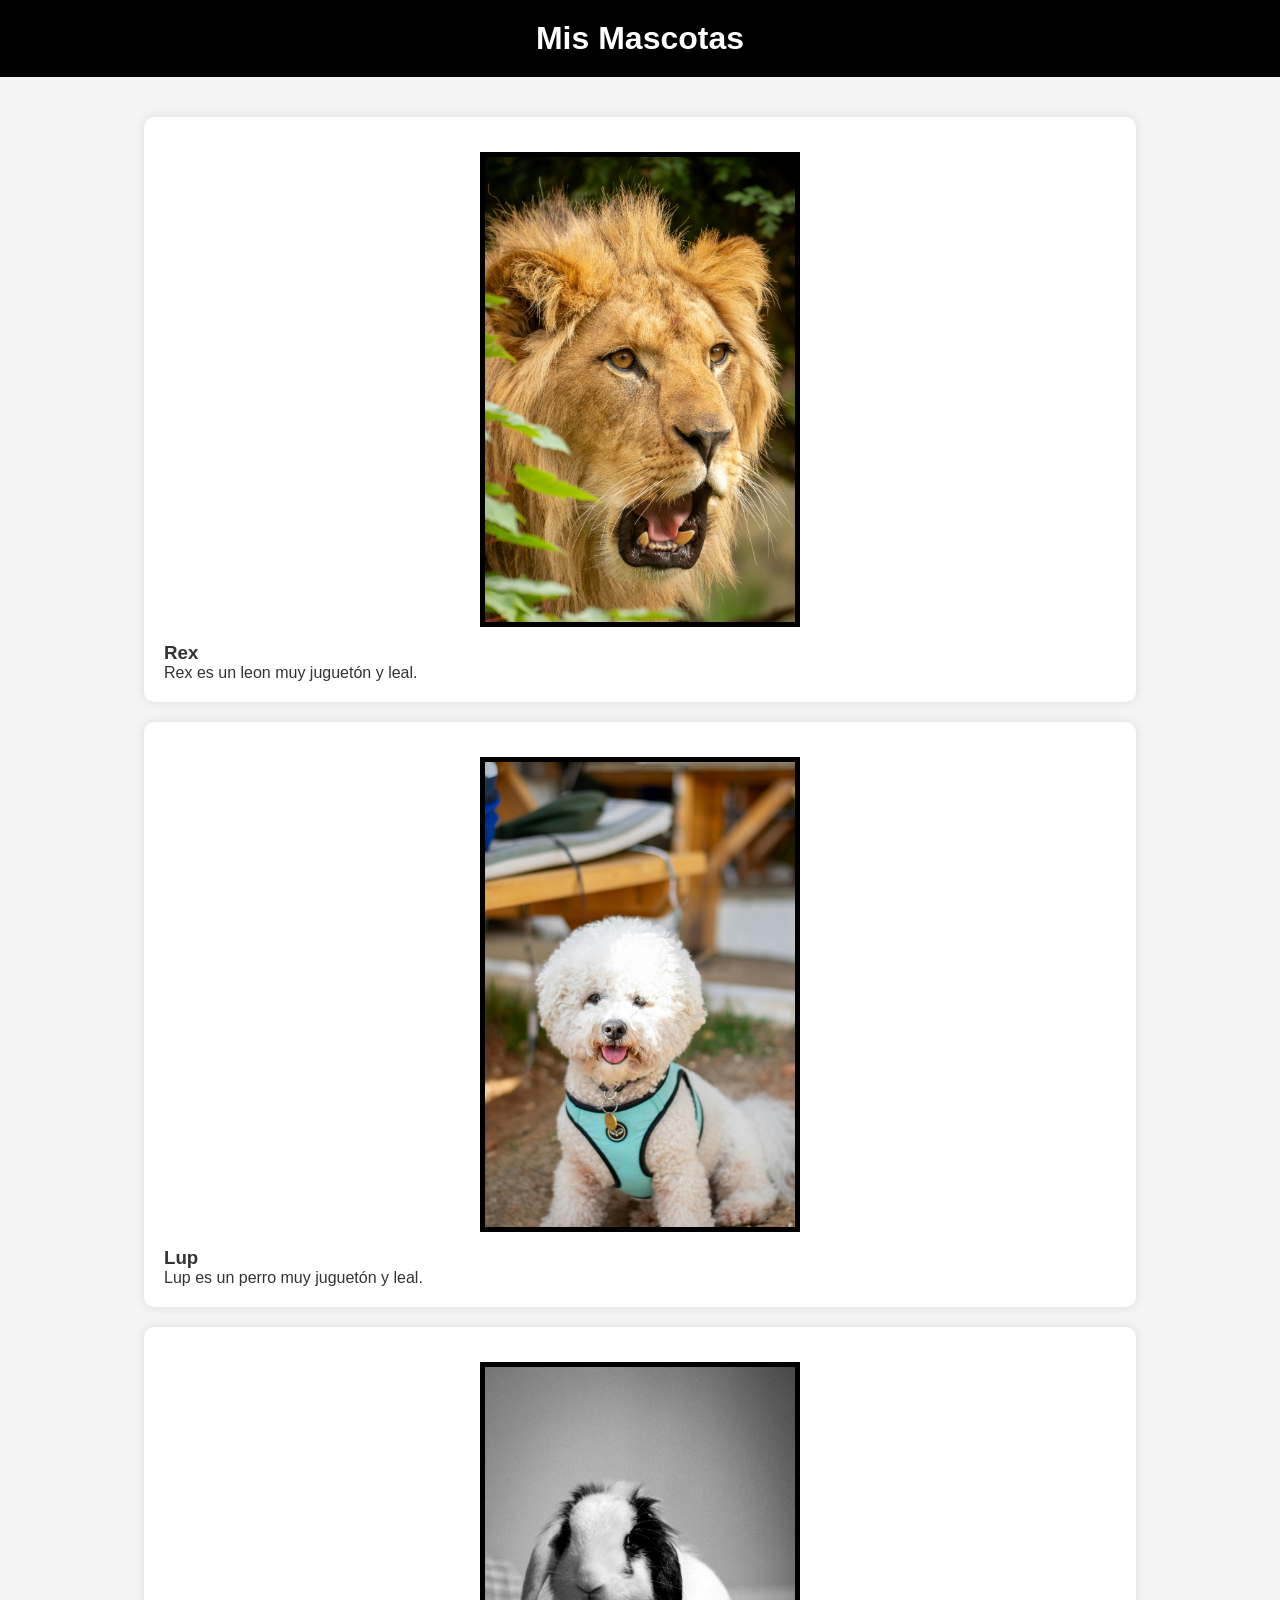
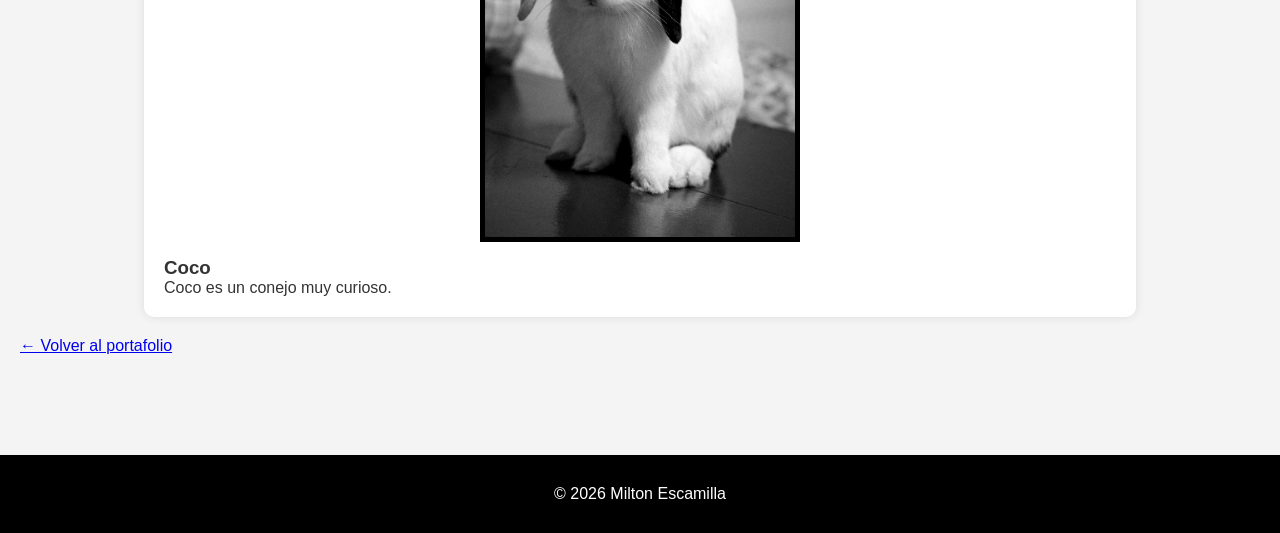
==== views/mascotas.html @ 235ab1b9 "primer commit" ====
<!DOCTYPE html>
<html lang="es">

<head>
    <meta charset="UTF-8">
    <meta name="viewport" content="width=device-width, initial-scale=1.0">
    <title>Mis Mascotas</title>
    <link rel="stylesheet" href="../css/styles.css">
</head>

<body>

    <header>
        <h1>Mis Mascotas</h1>
    </header>

    <main>

        <!-- Mascota 1 -->
        <section>
            <article>
                <img src="../public/img/leon.jpg" alt="Leon">
                <h3>Rex</h3>
                <p>Rex es un leon muy juguetón y leal.</p>
            </article>
        </section>

        <!-- Mascota 2 -->
        <section>
            <article>
                <img src="../public/img/perro.jpg" alt="Perro">
                <h3>Lup</h3>
                <p>Lup es un perro muy juguetón y leal.</p>
            </article>
        </section>

        <!-- Mascota 3 -->
        <section>
            <article>
                <img src="../public/img/cone.jpg" alt="Conejo">
                <h3>Coco</h3>
                <p>Coco es un conejo muy curioso.</p>
            </article>
        </section>

        <!-- Enlace de regreso -->
        <a href="../index.html">← Volver al portafolio</a>

    </main>

    <footer>
        <p>© 2026 Milton Escamilla</p>
    </footer>

</body>

</html>
---- css/styles.css ----
/* Reset básico */
* {
    margin: 0;
    padding: 0;
    box-sizing: border-box;
}

/* Cuerpo */
body {
    font-family: Arial, sans-serif;
    background-color: #f4f4f4;
    color: #333;
}

/* Header */
header {
    background-color: #000;
    color: #fff;
    padding: 20px;
    text-align: center;
}

/* Navegación */
nav ul {
    list-style: none;
    display: flex;
    justify-content: center;
    gap: 20px;
    margin-top: 10px;
}

nav ul li a {
    color: #000000;
    text-decoration: none;
    font-weight: bold;
}

/* Hover en enlaces */
nav ul li a:hover {
    color: #631c1c;
}

/* Main y secciones */
main {
    padding: 20px;
}
img{
    
    width: 320px;
    height: auto;
    display: block;
    margin: 15px auto;
    border: 5px solid #000000; 
    

}
section {
    background: #fff;
    padding: 20px;
    margin: 20px auto;
    width: 80%;
    border-radius: 10px;
    /* Sombra en secciones */
    box-shadow: 0px 0px 10px rgba(0, 0, 0, 0.1);
}

section h2 {
    margin-bottom: 10px;
}

/* Listas */
ul {
    list-style: none;
    padding: 0;
}

ul li {
    margin: 8px 0;
    padding: 10px;
    background: #eee;
    border-radius: 5px;
}

ul li a {
    color: #333;
    text-decoration: none;
}

/* Hover en enlaces de proyectos */
ul li a:hover {
    color: #000;
    text-decoration: underline;
}

/* Formulario */
form {
    display: flex;
    flex-direction: column;
    gap: 10px;
    margin-top: 10px;
}

form input {
    padding: 10px;
    border: 1px solid #ccc;
    border-radius: 5px;
    font-size: 1rem;
}

form button {
    padding: 10px;
    background-color: #000;
    color: #fff;
    border: none;
    border-radius: 5px;
    cursor: pointer;
}

form button:hover {
    background-color: #333;
}

/* Footer */
footer {
    background-color: #000;
    color: #fff;
    text-align: center;
    padding: 30px;
    margin-top: 80px;
}

/* Responsive */
@media (max-width: 600px) {
    section {
        width: 85%;
    }

    nav ul {
        flex-direction: column;
        align-items: center;
    }
}
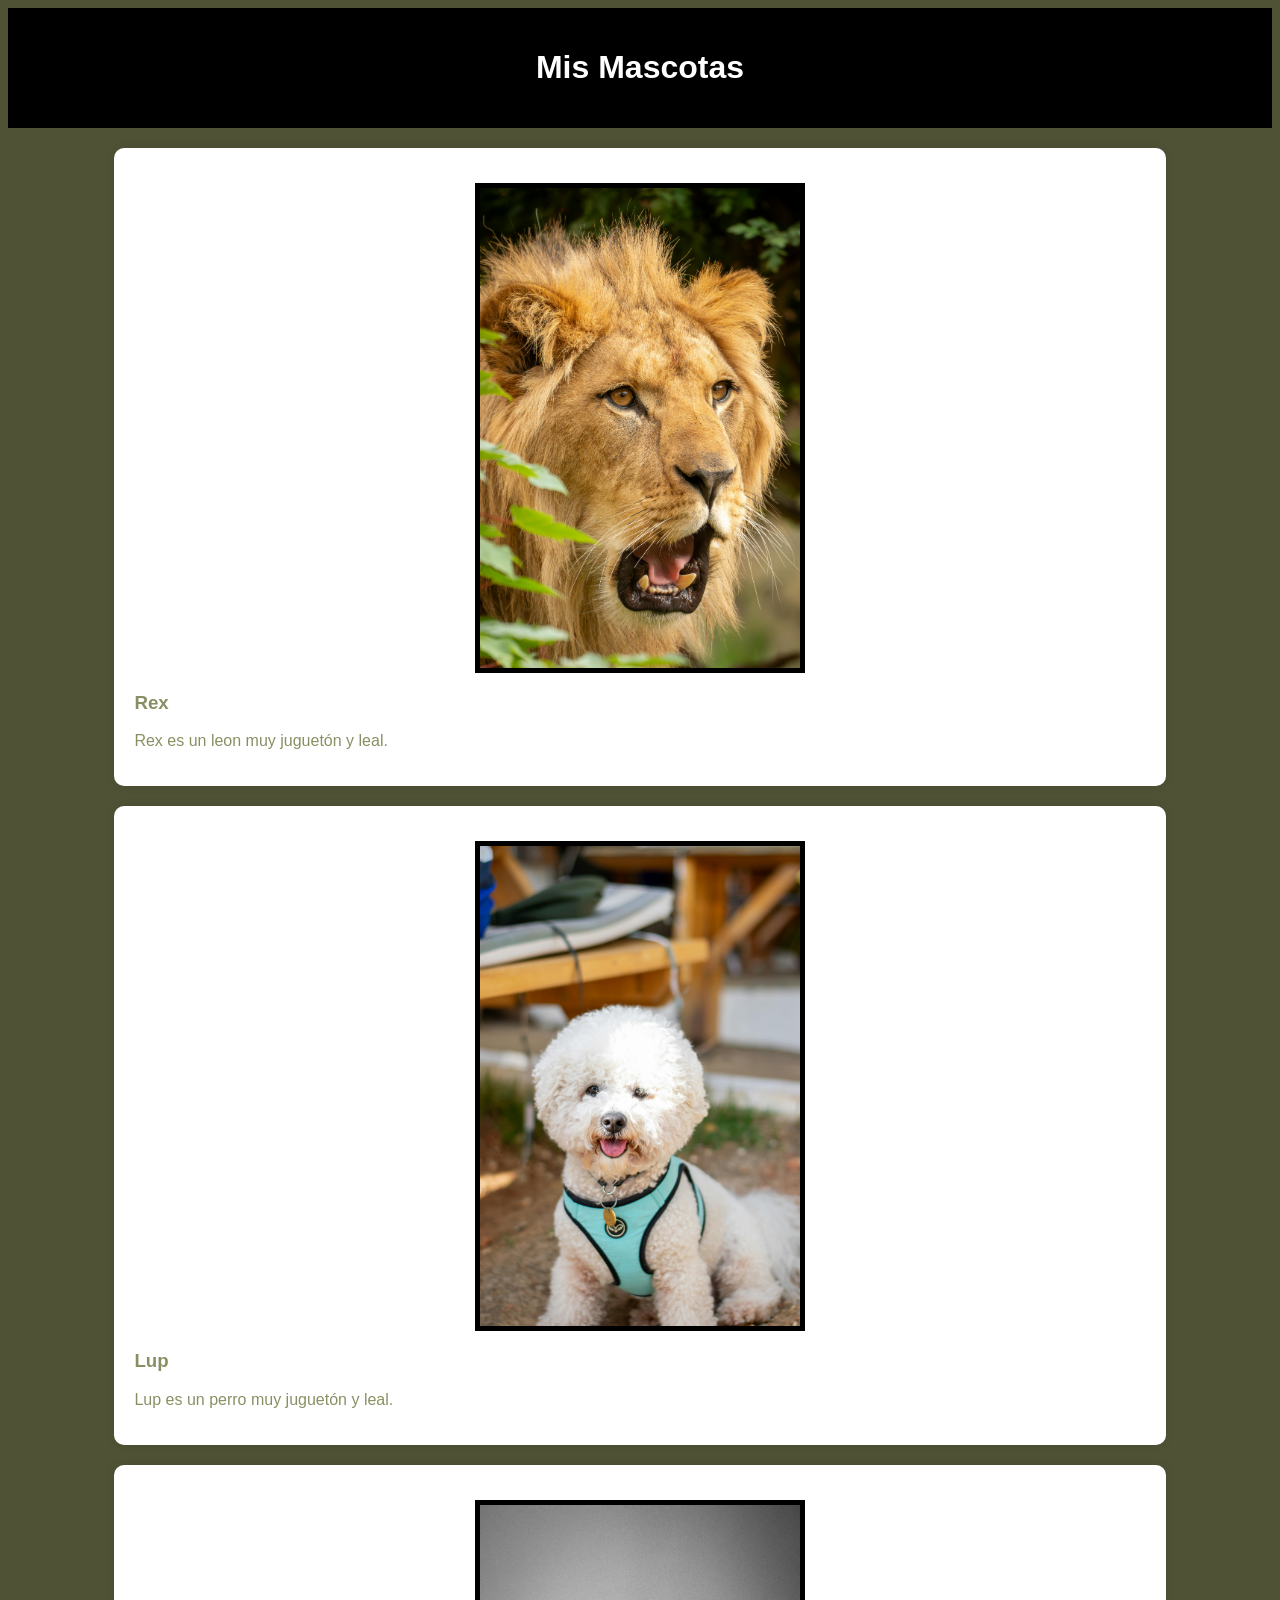
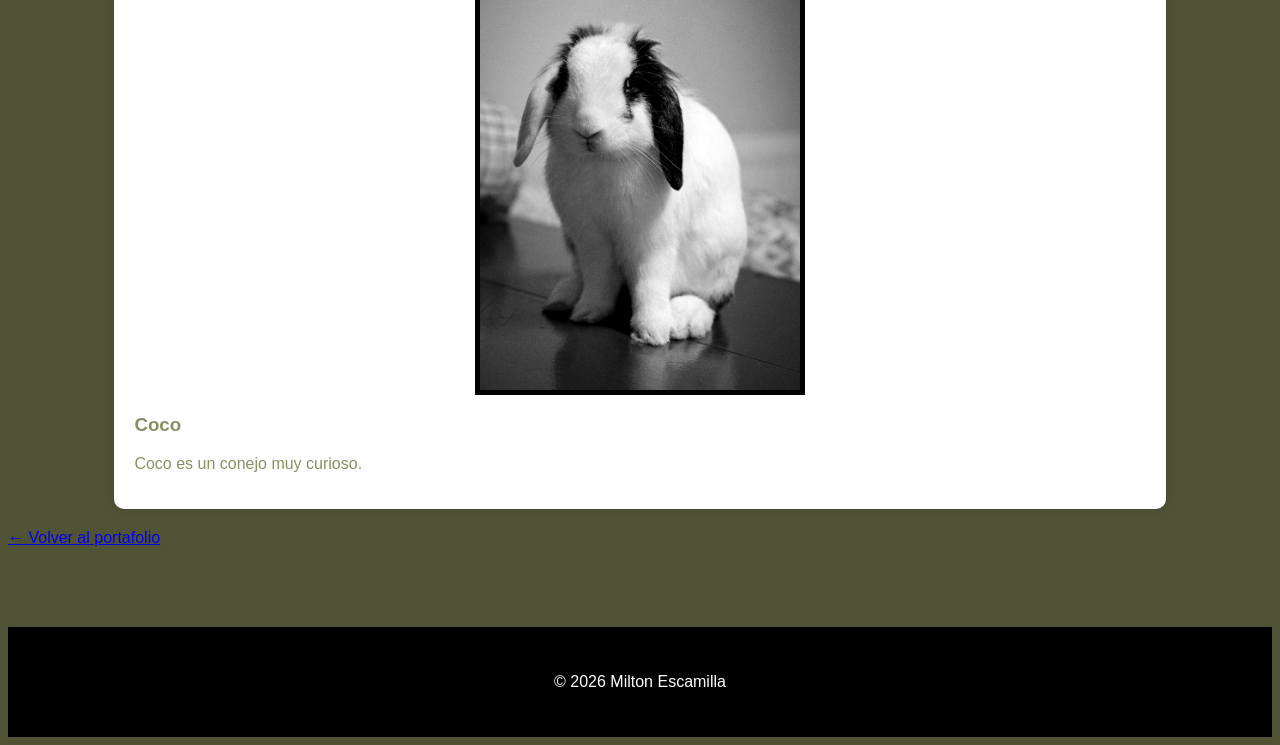
==== commit d3162803: "Agregar flexbox a la pagina" ====
--- a/views/mascotas.html
+++ b/views/mascotas.html
@@ -5,7 +5,7 @@
     <meta charset="UTF-8">
     <meta name="viewport" content="width=device-width, initial-scale=1.0">
     <title>Mis Mascotas</title>
-    <link rel="stylesheet" href="../css/styles.css">
+    <link rel="stylesheet" href="/css/mascotas.css">
 </head>
 
 <body>
@@ -16,7 +16,6 @@
 
     <main>
 
-        <!-- Mascota 1 -->
         <section>
             <article>
                 <img src="../public/img/leon.jpg" alt="Leon">
@@ -25,16 +24,14 @@
             </article>
         </section>
 
-        <!-- Mascota 2 -->
         <section>
             <article>
-                <img src="../public/img/perro.jpg" alt="Perro">
+                <img src="/public/img/perro.jpg" alt="perro">
                 <h3>Lup</h3>
                 <p>Lup es un perro muy juguetón y leal.</p>
             </article>
         </section>
 
-        <!-- Mascota 3 -->
         <section>
             <article>
                 <img src="../public/img/cone.jpg" alt="Conejo">
--- a/css/mascotas.css
+++ b/css/mascotas.css
@@ -0,0 +1,56 @@
+/* Header */
+header {
+    background-color: #000;
+    color: #fff;
+    padding: 20px;
+    text-align: center; 
+    }
+/* Cuerpo */
+body {
+    font-family: Arial, sans-serif;
+    background-color: #4F5235;
+    color: #8A8F63;
+}
+
+    * Main y secciones */
+main {
+    padding: 20px;
+}
+
+section {
+    background: #fff;
+    padding: 20px;
+    margin: 20px auto;
+    width: 80%;
+    border-radius: 10px;
+    /* Sombra en secciones */
+    box-shadow: 0px 0px 10px rgba(0, 0, 0, 0.1);
+}
+img{
+    
+    width: 320px;
+    height: auto;
+    display: block;
+    margin: 15px auto;
+    border: 5px solid #000000; 
+    }
+
+    /* Footer */
+footer {
+    background-color: #000;
+    color: #fff;
+    text-align: center;
+    padding: 30px;
+    margin-top: 80px;
+}
+/* Responsive */
+@media (max-width: 600px) {
+    section {
+        width: 85%;
+    }
+
+    nav ul {
+        flex-direction: column;
+        align-items: center;
+    }
+}
